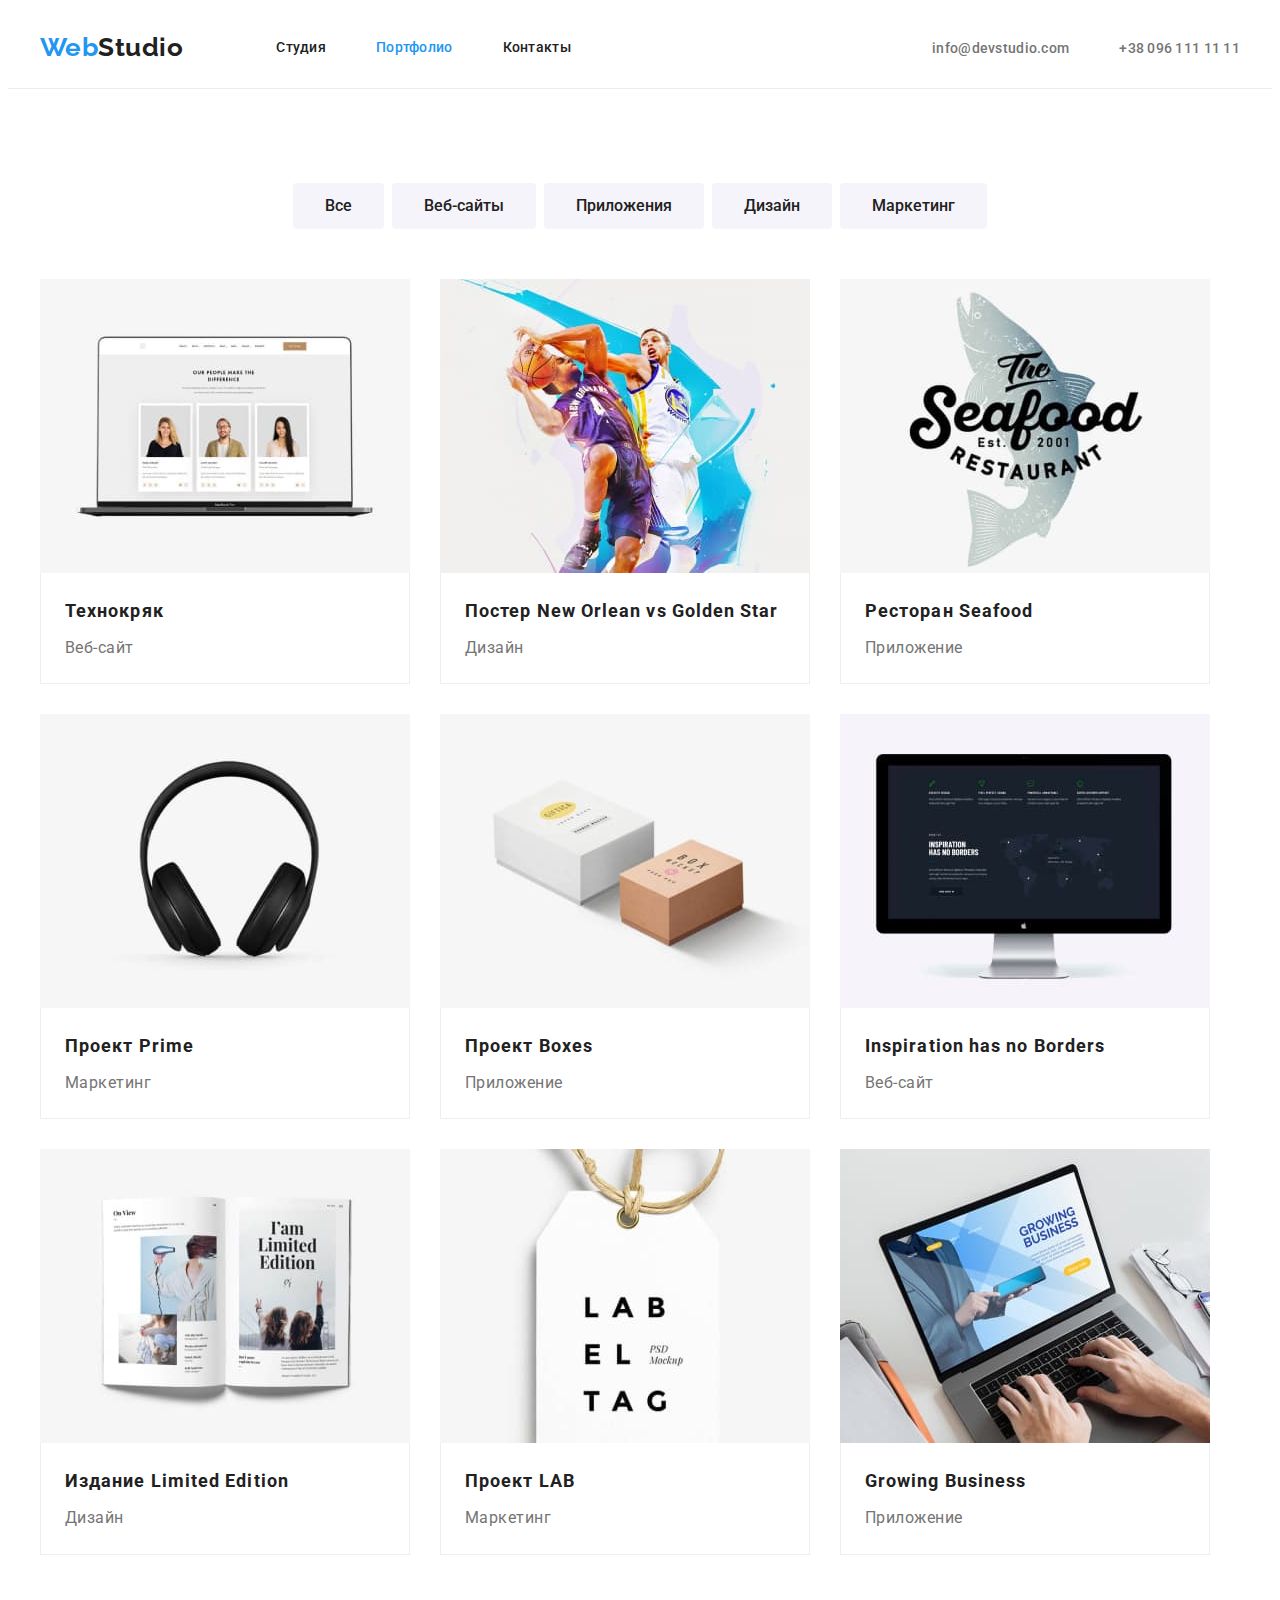
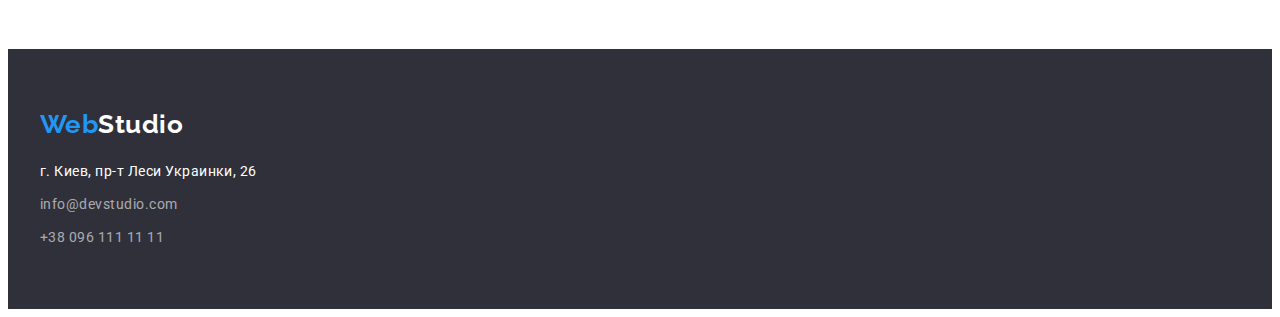
==== portfolio.html @ ce7f721d "Были добавлены файлы предыдущей работы и добавлен фон для героя" ====
<!DOCTYPE html>
<html lang="ru">
  <head>
    <meta charset="UTF-8" />
    <meta http-equiv="X-UA-Compatible" content="IE=edge" />
    <meta name="viewport" content="width=device-width, initial-scale=1.0" />
    <link
      href="https://fonts.googleapis.com/css2?family=Raleway:wght@700&family=Roboto:wght@400;500;700;900&display=swap"
      rel="stylesheet"
    />
    <link
      rel="stylesheet"
      href="https://cdnjs.cloudflare.com/ajax/libs/modern-normalize/1.1.0/modern-normalize.min.css"
      integrity="sha512-wpPYUAdjBVSE4KJnH1VR1HeZfpl1ub8YT/NKx4PuQ5NmX2tKuGu6U/JRp5y+Y8XG2tV+wKQpNHVUX03MfMFn9Q=="
      crossorigin="anonymous"
      referrerpolicy="no-referrer"
    />
    <link rel="stylesheet" href="./css/styles.css" />
    <title>WS-Portfolio</title>
  </head>
  <body>
    <header class="page-header">
      <div class="container header-container">
        <nav class="site-nav">        
          <a class="logo" href="./index.html">Web<span class="dark">Studio</span></a>
          <ul class="list">
            <li class="list-item"><a href="./index.html" class="link ">Студия</a></li>
            <li class="list-item"><a href="./portfolio.html" class="link current">Портфолио</a></li>
            <li class="list-item"><a href="" class="link">Контакты</a></li>
          </ul>
        </nav>
        <ul class="contacts list">
          <li class="list-item">
            <a lang="en" href="mailto:info@devstudio.com" class="link">info@devstudio.com</a>
          </li>
          <li class="list-item"><a href="tel:+380961111111" class="link">+38 096 111 11 11</a></li>
        </ul>
      </div>
    </header>
    <main>
      <section class="portfolio section">
        <div class="container">
          <ul class="portfolio-nav list">
            <li class="portfolio-nav-button">
              <button class="button" type="button">Все</button>
            </li>
            <li class="portfolio-nav-button">
              <button class="button" type="button">Веб-сайты</button>
            </li>
            <li class="portfolio-nav-button">
              <button class="button" type="button">Приложения</button>
            </li>
            <li class="portfolio-nav-button">
              <button class="button" type="button">Дизайн</button>
            </li>
            <li class="portfolio-nav-button">
              <button class="button" type="button">Маркетинг</button>
            </li>
          </ul>
          <ul class="portfolio-gallery list">
            <li class="portfolio-gallery-item">
              <a href="" class="link class="link"">
                <img
                src="./images/technocrack.jpg"
                alt="Сайт на экране ноутбука"
                width="370"
                height="294"
                class="gallery-picture"
              />
              <div class="bottom-card">
                <h2 class="title">Технокряк</h2>
                <p class="text">Веб-сайт</p>
              </div>
              </a>

            </li>
            <li class="portfolio-gallery-item">
              <a href="" class="link">
              <img
                src="./images/poster.jpg"
                alt="Постер баскетбольных клубов"
                width="370"
                height="294"
                class="gallery-picture"
              />
              <div class="bottom-card">
                <h2 class="title">Постер New Orlean vs Golden Star</h2>
                <p class="text">Дизайн</p>
              </div>
            </a>
            </li>
            <li class="portfolio-gallery-item">
              <a href="" class="link">
              <img
                src="./images/restaurant.jpg"
                alt="Логотип ресторана"
                width="370"
                height="294"
                class="gallery-picture"
              />
              <div class="bottom-card">
                <h2 class="title">Ресторан Seafood</h2>
                <p class="text">Приложение</p>
              </div>
            </a>
            </li>
            <li class="portfolio-gallery-item">
              <a href="" class="link">
              <img
                src="./images/headphone.jpg"
                alt="Наушники"
                width="370"
                height="294"
                class="gallery-picture"
              />
              <div class="bottom-card">
                <h2 class="title">Проект Prime</h2>
                <p class="text">Маркетинг</p>
              </div>
            </a>
            </li>
            <li class="portfolio-gallery-item">
              <a href="" class="link">
              <img
                src="./images/boxes.jpg"
                alt="Коробочки"
                width="370"
                height="294"
                class="gallery-picture"
              />
              <div class="bottom-card">
                <h2 class="title">Проект Boxes</h2>
                <p class="text">Приложение</p>
              </div>
            </a>
            </li>
            <li class="portfolio-gallery-item">
              <a href="" class="link">
              <img
                src="./images/pc.jpg"
                alt="Монитор компьютера"
                width="370"
                height="294"
                class="gallery-picture"
              />
              <div class="bottom-card">
                <h2 class="title" lang="en">Inspiration has no Borders</h2>
                <p class="text">Веб-сайт</p>
              </div>
            </a>
            </li>
            <li class="portfolio-gallery-item">
              <a href="" class="link">
              <img
                src="./images/magazine.jpg"
                alt="Журнал издания"
                width="370"
                height="294"
                class="gallery-picture"
              />
              <div class="bottom-card">
                <h2 class="title">Издание Limited Edition</h2>
                <p class="text">Дизайн</p>
              </div>
            </a>
            </li>
            <li class="portfolio-gallery-item">
              <a href="" class="link">
              <img
                src="./images/label.jpg"
                alt="Ярлык"
                width="370"
                height="294"
                class="gallery-picture"
              />
              <div class="bottom-card">
                <h2 class="title">Проект LAB</h2>
                <p class="text">Маркетинг</p>
              </div>
            </a>
            </li>
            <li class="portfolio-gallery-item">
              <a href="" class="link">
              <img
                src="./images/laptop.jpg"
                alt="Ноутбук"
                width="370"
                height="294"
                class="gallery-picture"
              />
              <div class="bottom-card">
                <h2 class="title">Growing Business</h2>
                <p class="text">Приложение</p>
              </div>
            </a>
            </li>
          </ul>
        </div>
      </section>
    </main>
    <footer class="page-footer">
      <div class="container">
        <a class="logo" href="./index.html">Web<span class="light">Studio</span></a>
        <address class="address">
          <p class="address-text">г. Киев, пр-т Леси Украинки, 26</p>
          <a lang="en" href="mailto:info@devstudio.com" class="link">info@devstudio.com</a>
          <a href="tel:+380961111111" class="link number">+38 096 111 11 11</a>
        </address>
      </div>
    </footer>
  </body>
</html>
---- css/styles.css ----
:root {
  --secondary-text-color: #212121;
  --hero-btn-focus: #188ce8;
  --main-text-color: #757575;
  --accent-text-color: #2196f3;
  --bg-color: #2f303a;
  --primary-bg-color: #ffffff;
  --another-text-color: #ffffff;
  --button-bg-color: #f5f4fa;
  --address-text-color: rgba(255, 255, 255, 0.6);
}

body {
  background-color: var(--primary-bg-color);
  color: var(--main-text-color);
  font-family: Roboto, sans-serif;
  letter-spacing: 0.03em;
}

img {
  display: block;
  max-width: 100%;
  height: auto;
}

h1,
h2,
h3,
h4,
h5,
h6,
p,
ul {
  margin: 0;
  padding: 0;
}

.visually-hidden {
  position: absolute;
  width: 1px;
  height: 1px;
  margin: -1px;
  padding: 0;
  overflow: hidden;
  border: 0;
  clip: rect(0 0 0 0);
}

.container {
  width: 1200px;
  padding-left: 15px;
  padding-right: 15px;
  margin-left: auto;
  margin-right: auto;
}

.button {
  min-width: 73px;
  border-radius: 4px;
  border: transparent;
  padding-top: 10px;
  padding-bottom: 10px;
  padding-left: 32px;
  padding-right: 32px;
  color: var(--secondary-text-color);
  background-color: var(--button-bg-color);
  font-family: inherit;
  cursor: pointer;
  font-weight: 500;
  font-size: 16px;
  line-height: 1.6;
  text-align: center;
}
.button:focus,
.button:hover {
  color: var(--another-text-color);
  background-color: var(--accent-text-color);
}

.page-header {
  border-bottom: 1px solid #ececec;
}

.header-container {
  display: flex;
  align-items: center;
}

.site-nav {
  display: flex;
  align-items: center;
}

.site-nav .list {
  display: flex;
  align-items: center;
}

.contacts.list {
  display: flex;
  align-items: center;
  margin-left: auto;
}

.page-header .logo {
    margin-right: 93px;  
}

.list-item {
  margin-left: 50px;
}

.list-item:first-child {
  margin-left: 0;
}


.contacts.list .link {
  padding-top: 32px;
  padding-bottom: 32px;
}


.site-nav .link {
  color: var(--secondary-text-color);
  font-weight: 500;
  font-size: 14px;
  line-height: 1.14;
  letter-spacing: 0.02em;
  padding-top: 32px;
  padding-bottom: 32px;
  display: block;
}

.site-nav .link.current {
  color: var(--accent-text-color);
}

.site-nav .link:focus,
.site-nav .link:hover {
  color: var(--accent-text-color);
}
.contacts .link:focus,
.contacts .link:hover {
  color: var(--accent-text-color);
}
.contacts .link {
  color: var(--main-text-color);
  font-weight: 500;
  font-size: 14px;
  line-height: 1.14;
  letter-spacing: 0.02em;
}

.portfolio-gallery-item .text{
  color: var(--main-text-color);
}

.link {
  text-decoration: none;
}
.list {
  list-style: none;
  padding: 0;
  margin: 0;
}

.address .link {
  color: var(--address-text-color);
  font-size: 14px;
  font-style: normal;
  line-height: 1.7;
}
.address .link:hover,
.address .link:focus {
  color: var(--accent-text-color);
}

.page-footer {
  padding-top: 60px;
  padding-bottom: 60px;
  background-color: var(--bg-color);
}


.page-footer .address-text {
  margin-bottom: 9px;
}

.page-footer .number {
  display: block;
  margin-top: 9px;
}

.address-text {
  margin: 0;

  color: var(--another-text-color);
  font-size: 14px;
  font-style: normal;
  line-height: 1.7;
}

.hero {
  background-color: var(--bg-color);
  background-image: 
   linear-gradient(to right, rgba(47, 48, 58, 0.4), rgba(47, 48, 58, 0.4)), 
   url(../images/hero.jpg);
  background-repeat: no-repeat;
  background-size: cover;
  background-position: center;
  padding-top: 200px;
  padding-bottom: 200px;
  text-align: center;
}

.hero-title {
  color: var(--another-text-color);

  max-width: 696px;

  margin: 0;
  margin-left: auto;
  margin-right: auto;
  margin-bottom: 30px;

  font-weight: 900;
  font-size: 44px;
  line-height: 1.4;
  letter-spacing: 0.06em;
  text-transform: uppercase;
}
.hero-button {
  color: var(--another-text-color);
  background-color: var(--accent-text-color);
  font-family: inherit;
  cursor: pointer;
  font-weight: 700;
  font-size: 16px;
  line-height: 1.9;
  text-align: center;
  letter-spacing: 0.06em;
}

.hero-button:focus,
.hero-button:hover {
  background-color: var(--hero-btn-focus);
}


.section.features {
  padding-bottom: 0;
}

.section.features .title {
  margin-bottom: 10px;
}

.title-text {
  margin: 0;
}

.name {
  margin: 0;
}

.post {
  margin: 0;
}

.text {
  margin: 0;
}

.section {
  padding-top: 94px;
  padding-bottom: 94px;
}

.section-title {
  margin: 0;
  color: var(--secondary-text-color);
  font-size: 36px;
  line-height: 1.2;
  text-align: center;
}

.section-list.list {
  display: flex;
}

.section-list .title {
  color: var(--secondary-text-color);
  font-size: 14px;
  line-height: 1.14;
  text-transform: uppercase;
}
.section-list .title-text {
  font-weight: 400;
  font-size: 14px;
  line-height: 1.7;
}
.section-list .name {
  color: var(--secondary-text-color);
  font-weight: 500;
  font-size: 16px;
  line-height: 1.2;
  text-align: center;
}
.section-list .post {
  font-size: 16px;
  line-height: 1.2;
  text-align: center;
}

.section.features .section-list-item {
  margin-left: 30px;
  width: 270px;
}

.section.features .section-list-item:first-child {
  margin-left: 0px;
}

.section.competence .section-title {
  margin-bottom: 50px;
}

.section.competence .list {
  display: flex;
}

.section.competence .list-pictures {
  margin-right: 30px;
}

.section.competence .list-pictures:last-child {
  margin-right: 0px;
}

.section.team .section-title {
  margin-bottom: 50px;
}

.section.team .section-list {
  display: flex;
}

.section.team .section-list-card {
  margin-right: 30px;
}

.section.team .section-list-card:last-child {
  margin-right: 0px;
}

 .bottom-card {
  padding-bottom: 20px;
  padding-top: 20px;
  padding-left: 24px;
  padding-right: 24px;
}

.bottom-card .title {
  margin-bottom: 4px;
}

.footer-card .name {
  margin-bottom: 10px;
}

.section.team .footer-card {
  padding-top: 30px;
  padding-bottom: 30px;
}

.section.team .card {
  border-radius: 0px 0px 4px 4px;
}
.portfolio-gallery .title {
  color: var(--secondary-text-color);
  font-size: 18px;
  line-height: 2;
  letter-spacing: 0.06em;
}

.portfolio-gallery .text {
  font-size: 16px;
  line-height: 1.9;
}

.portfolio-nav {
  display: flex;
  justify-content: center;
  margin-bottom: 50px;
}

.portfolio-nav-button {
  margin-right: 8px;
}

.portfolio-nav-button:last-child {
  margin-right: 0px;
}

.portfolio-gallery {
  display: flex;
  flex-wrap: wrap;
}

.portfolio-gallery-item {

text-decoration: inherit;

  margin-right: 30px;
  margin-bottom: 30px;
}

.portfolio-gallery-item:nth-child(3n) {
  margin-right: 0px;
}

.portfolio-gallery-item:nth-last-child(-n + 3) {
  margin-bottom: 0px;
}


.portfolio-gallery-item .bottom-card{
  border-bottom: 1px solid #eeeeee;
  border-left: 1px solid #eeeeee;
  border-right: 1px solid #eeeeee;
}




.logo {

  display: inline-block;
  max-width: 145px;

  text-decoration: none;
  color: var(--accent-text-color);
  font-family: Raleway, sans-serif;
  font-weight: 700;
  font-size: 26px;
  line-height: 1.2;
}


.page-footer .logo {
  margin-bottom: 20px;
}

.dark {
  color: var(--secondary-text-color);
}
.light {
  color: var(--another-text-color);
}
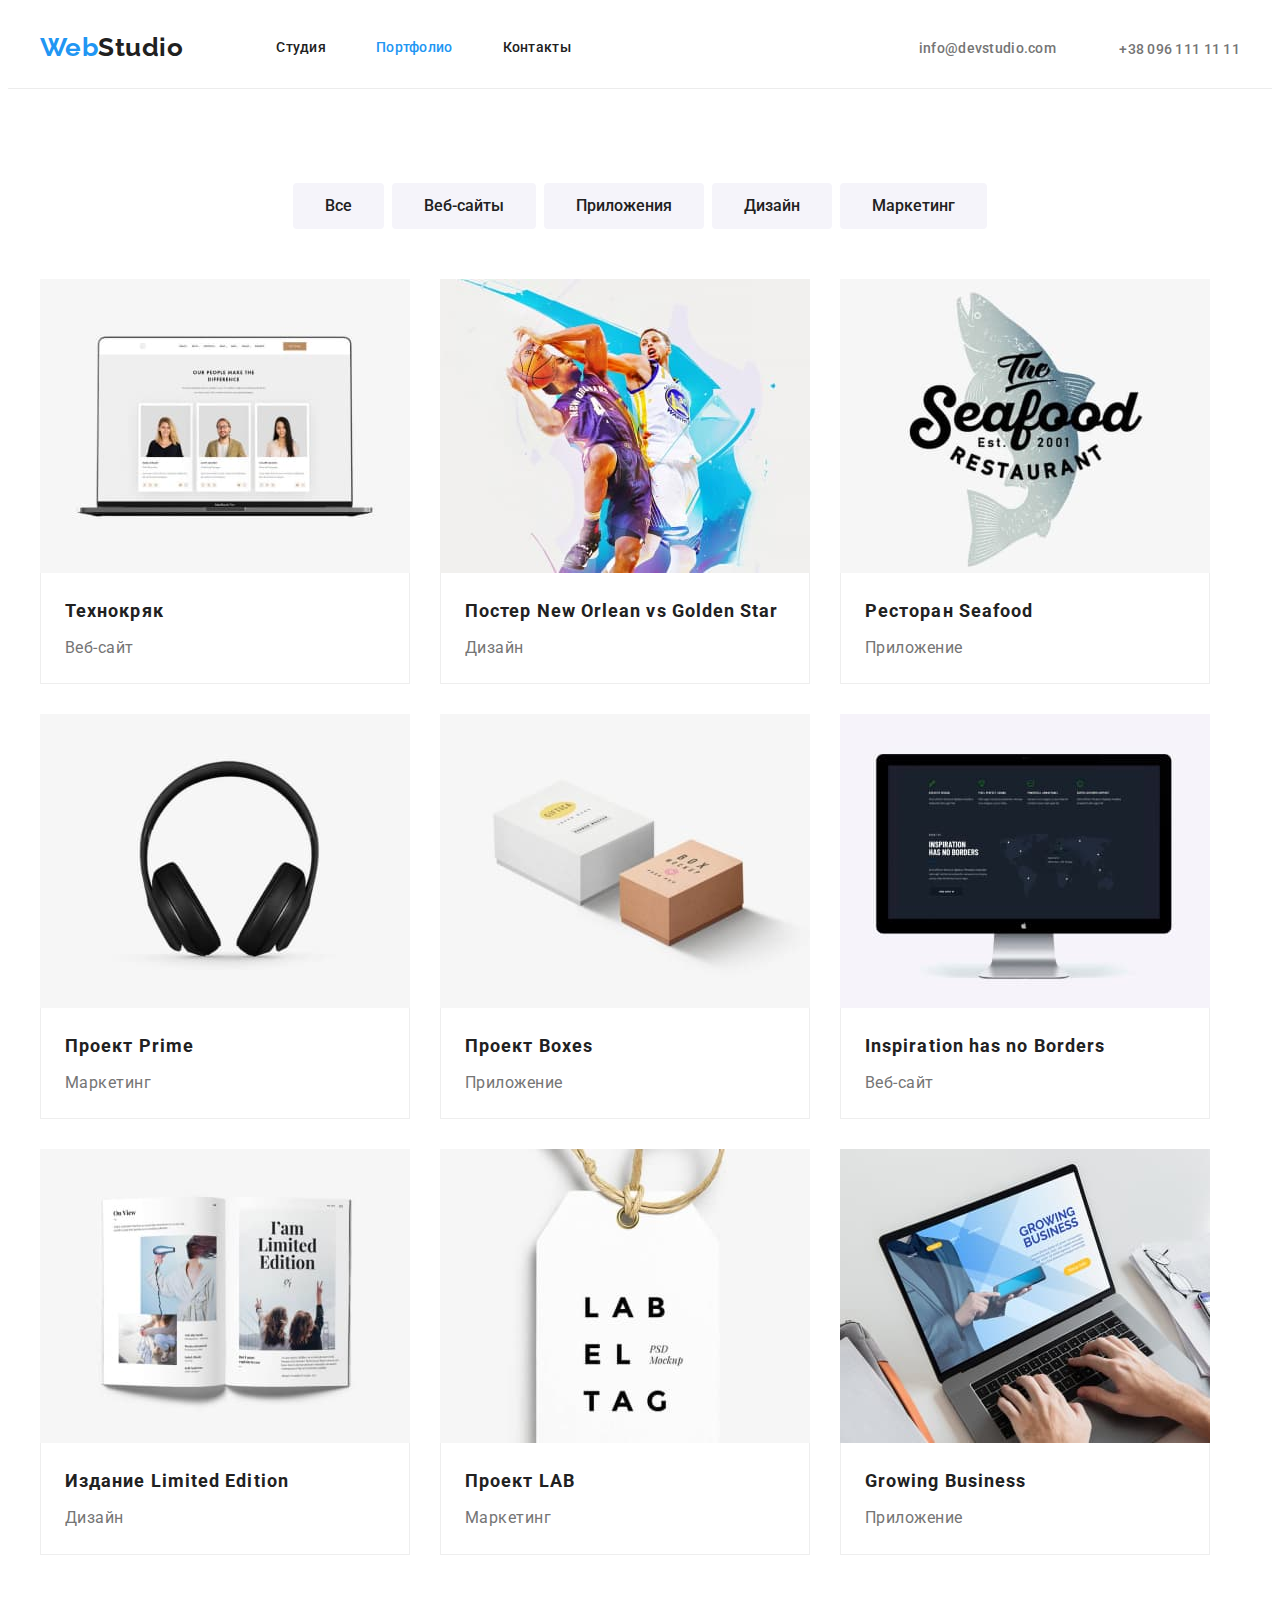
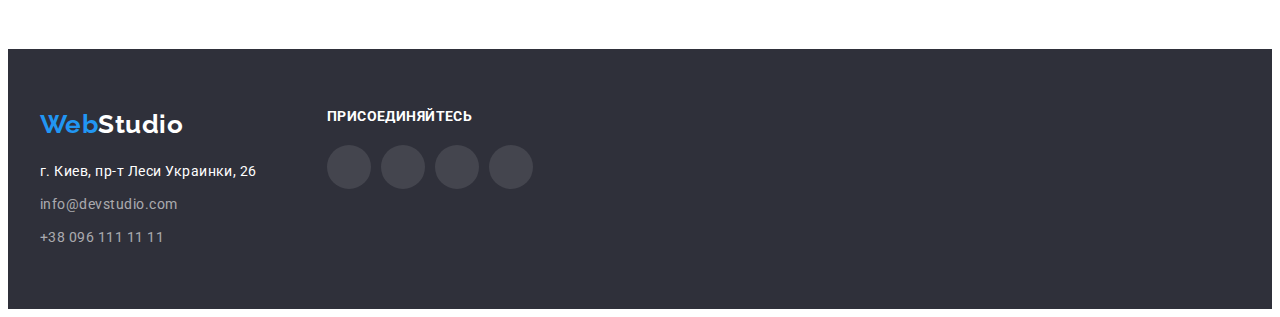
==== commit fa49f613: "Ещё попытки сделать декоративное оформление" ====
--- a/portfolio.html
+++ b/portfolio.html
@@ -24,16 +24,27 @@
         <nav class="site-nav">        
           <a class="logo" href="./index.html">Web<span class="dark">Studio</span></a>
           <ul class="list">
-            <li class="list-item"><a href="./index.html" class="link ">Студия</a></li>
+            <li class="list-item"><a href="./index.html" class="link">Студия</a></li>
             <li class="list-item"><a href="./portfolio.html" class="link current">Портфолио</a></li>
             <li class="list-item"><a href="" class="link">Контакты</a></li>
           </ul>
         </nav>
         <ul class="contacts list">
           <li class="list-item">
-            <a lang="en" href="mailto:info@devstudio.com" class="link">info@devstudio.com</a>
+            <a lang="en" href="mailto:info@devstudio.com" class="link">
+              <svg class="header-icon" width="16" height="12">
+                <use href="./images/icons.svg#icon-envelope">
+                </use>
+              </svg>
+              info@devstudio.com</a>
           </li>
-          <li class="list-item"><a href="tel:+380961111111" class="link">+38 096 111 11 11</a></li>
+          <li class="list-item">
+            <a href="tel:+380961111111" class="link">
+              <svg class="header-icon" width="10" height="16">
+              <use href="./images/icons.svg#icon-smartphone">
+              </use>
+              </svg>
+            +38 096 111 11 11</a></li>
         </ul>
       </div>
     </header>
@@ -200,12 +211,47 @@
     </main>
     <footer class="page-footer">
       <div class="container">
-        <a class="logo" href="./index.html">Web<span class="light">Studio</span></a>
-        <address class="address">
-          <p class="address-text">г. Киев, пр-т Леси Украинки, 26</p>
-          <a lang="en" href="mailto:info@devstudio.com" class="link">info@devstudio.com</a>
-          <a href="tel:+380961111111" class="link number">+38 096 111 11 11</a>
-        </address>
+        <div class="container-address">
+          <a class="logo" href="./index.html">Web<span class="light">Studio</span></a>
+          <address class="address">
+            <p class="address-text">г. Киев, пр-т Леси Украинки, 26</p>
+            <a lang="en" href="mailto:info@devstudio.com" class="link">info@devstudio.com</a>
+            <a href="tel:+380961111111" class="link number">+38 096 111 11 11</a>
+          </address>
+        </div>
+        <div class="container-footerlinks">
+          <h3 class="title" >Присоединяйтесь</h3>
+          <ul class="section-list list">
+            <li class="footer-link">
+              <a href="" class="link">
+                <svg class="link-icon" width="20" height="20">
+                  <use href="./images/icons.svg#icon-instagram" ></use>
+                </svg>
+              </a>
+            </li>
+            <li class="footer-link">
+              <a href="" class="link">
+                <svg class="link-icon" width="20" height="20">
+                  <use href="./images/icons.svg#icon-twitter" ></use>
+                </svg>
+              </a>
+            </li>
+            <li class="footer-link">
+              <a href="" class="link">
+                <svg class="link-icon" width="20" height="20">
+                  <use href="./images/icons.svg#icon-facebook" ></use>
+                </svg>
+              </a>
+            </li>
+            <li class="footer-link">
+              <a href="" class="link">
+                <svg class="link-icon" width="20" height="20">
+                  <use href="./images/icons.svg#icon-linkedin" ></use>
+                </svg>
+              </a>
+            </li>
+          </ul>
+        </div>
       </div>
     </footer>
   </body>
--- a/css/styles.css
+++ b/css/styles.css
@@ -8,6 +8,8 @@
   --another-text-color: #ffffff;
   --button-bg-color: #f5f4fa;
   --address-text-color: rgba(255, 255, 255, 0.6);
+  --main-icons-color:#AFB1B8;
+
 }
 
 body {
@@ -102,6 +104,37 @@
   margin-left: auto;
 }
 
+
+.header-icon {
+  fill: var(--main-text-color);
+}
+
+.header-icon:hover {
+  fill: var(--accent-text-color);
+}
+
+
+
+
+/* .contacts.list .list-item::before{
+  content: "";
+  margin-right: 10px;
+}
+
+.contacts.list .list-item:nth-child(1):before{
+  width: 16px;
+  height: 12px;
+  background-image: url(../images/icons.svg#icon-envelope);
+}
+
+
+.contacts.list .list-item:nth-child(2):before{
+  width: 10px;
+  height: 16px;
+  background-image: url(../images/icons.svg#icon-smartphone);
+} */
+
+
 .page-header .logo {
     margin-right: 93px;  
 }
@@ -190,6 +223,50 @@
 .page-footer .number {
   display: block;
   margin-top: 9px;
+}
+
+
+.page-footer .container{
+  display: flex;
+}
+
+
+.footer-link{
+  margin-left: 10px;
+}
+
+.footer-link:first-child{
+  margin-left: 0px;
+}
+
+.footer-link .link{
+  display: flex;
+  background-color: rgba(255, 255, 255, 0.1);
+  width: 44px;
+  height: 44px;
+  border-radius: 50%;
+}
+
+.footer-link .link:hover{
+  background-color: var(--accent-text-color);
+}
+
+.link-icon{
+  fill: var(--another-text-color);
+  
+}
+
+.container-footerlinks{
+  margin-left: 70px;
+}
+
+.container-footerlinks .title{
+  font-size: 14px;
+  line-height: 1.14;
+  letter-spacing: 0.03em;
+  text-transform: uppercase;
+  color: var(--another-text-color);
+  margin-bottom: 20px;
 }
 
 .address-text {
@@ -318,6 +395,46 @@
   width: 270px;
 }
 
+
+.features-background-icon{
+  background-color: var(--button-bg-color);
+  padding: 25px 100px;
+  margin-bottom: 30px;
+}
+
+/* .section.features .section-list-item::before {
+  content: "";
+  display: block;
+  height: 120px;
+  margin-bottom: 30px;
+  background-size: contain;
+  background-repeat: no-repeat;
+  background-position: center;
+  background-color: var(--button-bg-color);
+}
+
+.section.features .section-list-item:nth-child(1)::before{
+  background-image: url(../images/icons.svg#icon-antenna);
+}
+
+.section.features .section-list-item:nth-child(2)::before{
+  background-image: url(../images/icons.svg#icon-clock);
+}
+
+.section.features .section-list-item:nth-child(3)::before{
+  background-image: url(../images/icons.svg#icon-diagram);
+}
+
+.section.features .section-list-item:nth-child(4)::before{
+  background-image: url(../images/icons.svg#icon-astronaut);
+}
+ */
+
+
+
+
+
+
 .section.features .section-list-item:first-child {
   margin-left: 0px;
 }
@@ -348,6 +465,8 @@
 
 .section.team .section-list-card {
   margin-right: 30px;
+  box-shadow: 0px 1px 3px rgba(0, 0, 0, 0.12), 0px 1px 1px rgba(0, 0, 0, 0.14), 0px 2px 1px rgba(0, 0, 0, 0.2);
+  border-radius: 0px 0px 4px 4px;
 }
 
 .section.team .section-list-card:last-child {
@@ -369,14 +488,79 @@
   margin-bottom: 10px;
 }
 
+
+.footer-card .post {
+  margin-bottom: 10px;
+}
+
 .section.team .footer-card {
   padding-top: 30px;
   padding-bottom: 30px;
 }
 
+.footer-card-links{
+  display: flex;
+  list-style: none;
+  justify-content: center;
+}
+
+.footer-card-icon{
+  fill: var(--main-icons-color);
+}
+
+.footer-card-icon:hover{
+  fill: var(--another-text-color);
+}
+
+
+.footer-card-link{
+  margin-left: 10px;
+}
+
+.footer-card-link:first-child{
+  margin-left: 0px;
+}
+
+
+.footer-card-link:hover{
+  background-color: var(--accent-text-color);
+  border-radius: 50%;
+}
+
+
 .section.team .card {
   border-radius: 0px 0px 4px 4px;
 }
+
+
+.section.clients .section-title{
+  margin-bottom: 50px;
+}
+
+.section.clients .section-list {
+  justify-content: center;
+}
+
+
+.company-item {
+  display: block;
+  fill: var(--main-icons-color);
+  margin-left: 30px;
+  border: 1px solid var(--main-icons-color);
+  border-radius: 4px;
+}
+
+.company-item:first-child{
+  margin-left: 0px;
+}
+
+.company-item:hover{
+  fill: var(--accent-text-color);
+  border: 1px solid var(--accent-text-color)
+}
+
+
+
 .portfolio-gallery .title {
   color: var(--secondary-text-color);
   font-size: 18px;
@@ -399,6 +583,11 @@
   margin-right: 8px;
 }
 
+.portfolio-nav-button:hover,
+.portfolio-nav-button:focus{
+  box-shadow: 0px 3px 1px rgba(0, 0, 0, 0.1), 0px 1px 2px rgba(0, 0, 0, 0.08), 0px 2px 2px rgba(0, 0, 0, 0.12);
+}
+
 .portfolio-nav-button:last-child {
   margin-right: 0px;
 }
@@ -414,6 +603,11 @@
 
   margin-right: 30px;
   margin-bottom: 30px;
+}
+
+
+.portfolio-gallery-item:hover{
+  box-shadow: 0px 1px 1px rgba(0, 0, 0, 0.12), 0px 4px 4px rgba(0, 0, 0, 0.06), 1px 4px 6px rgba(0, 0, 0, 0.16);
 }
 
 .portfolio-gallery-item:nth-child(3n) {
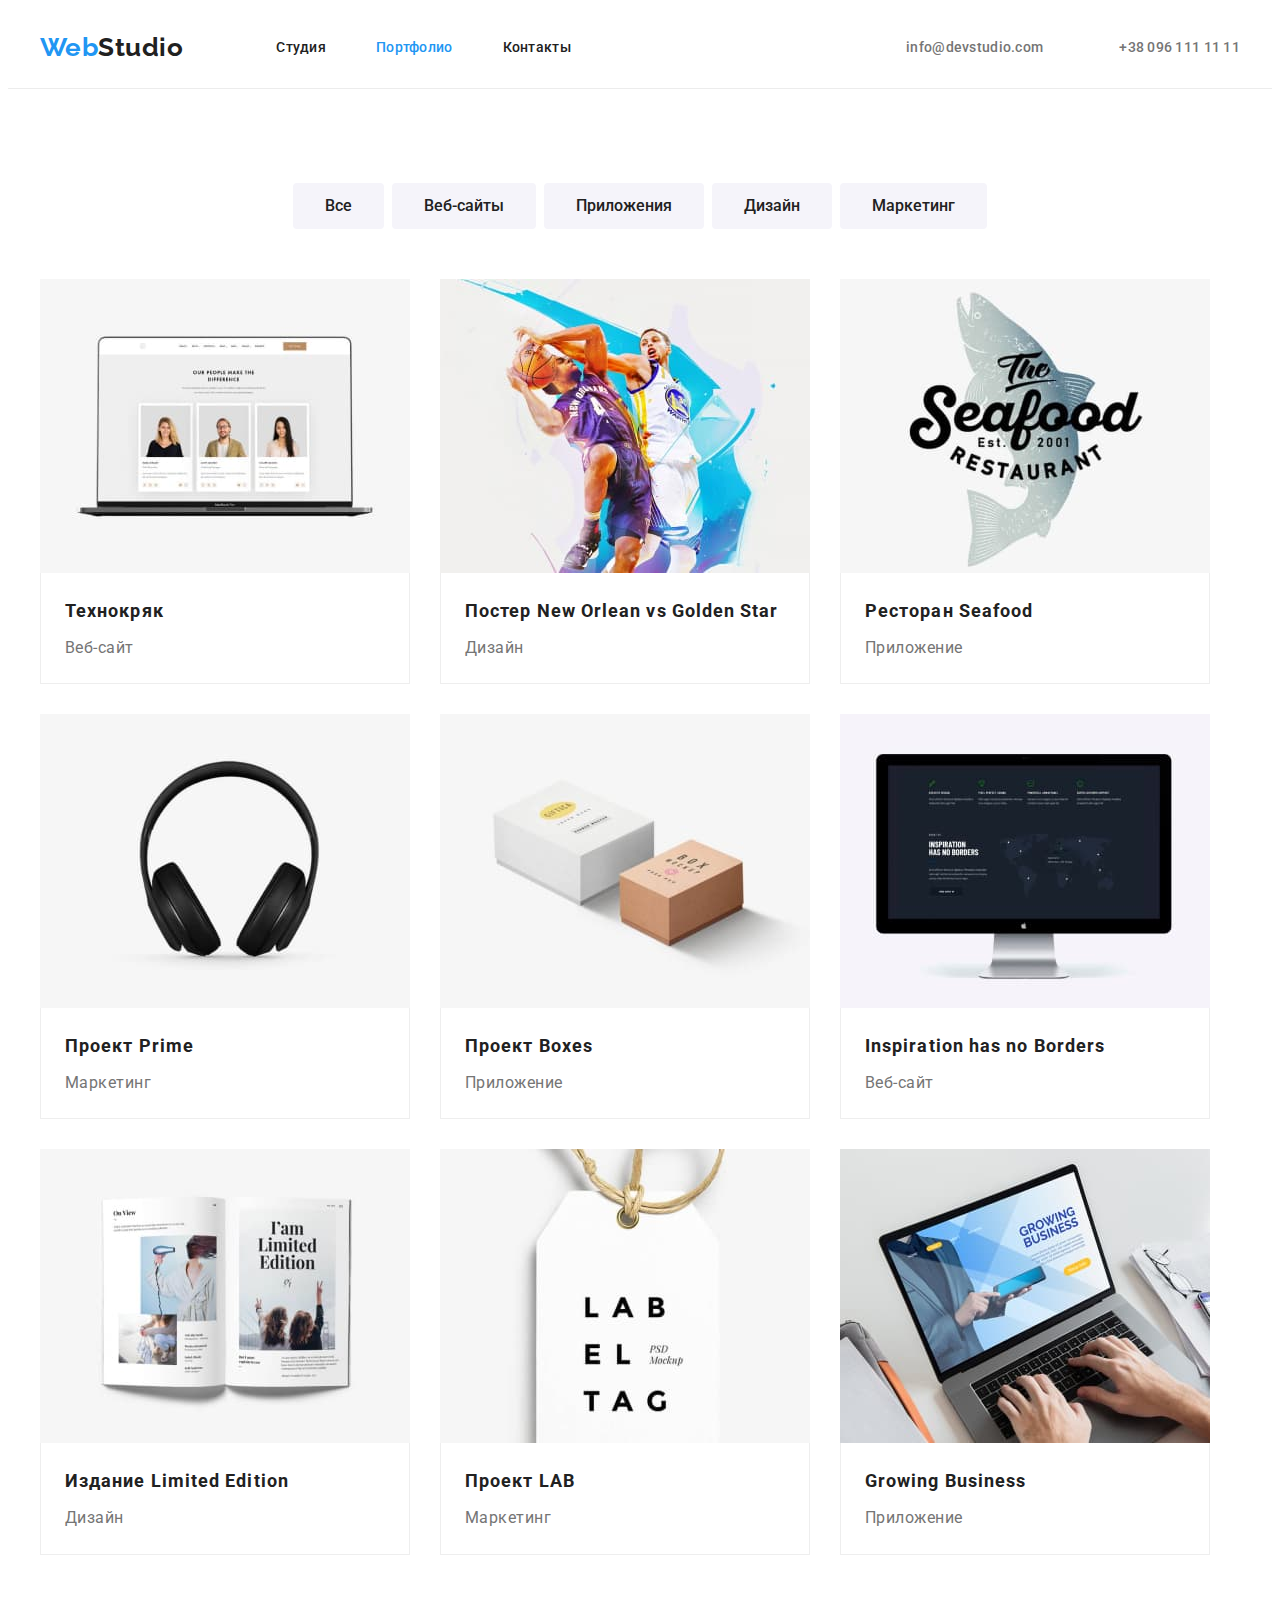
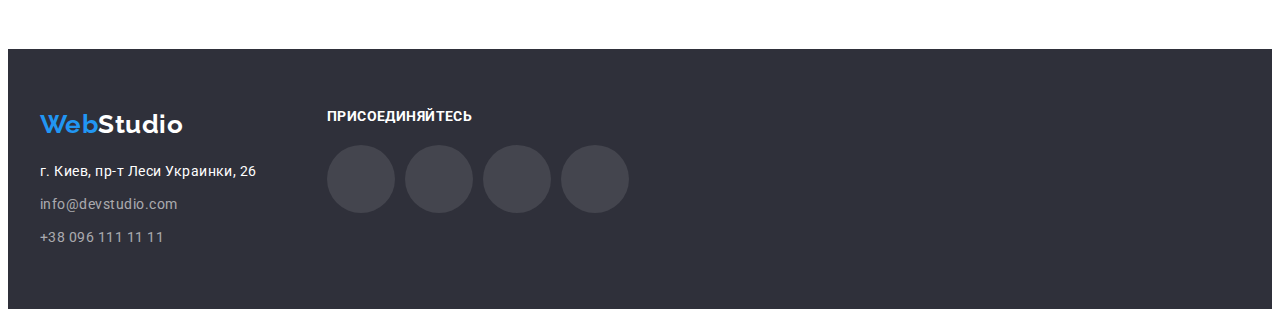
==== commit 0af2dbdb: "Исправлены размеры иконок в портфолио" ====
--- a/portfolio.html
+++ b/portfolio.html
@@ -32,7 +32,7 @@
         <ul class="contacts list">
           <li class="list-item">
             <a lang="en" href="mailto:info@devstudio.com" class="link">
-              <svg class="header-icon" width="16" height="12">
+              <svg class="header-icon" width="16" height="16">
                 <use href="./images/icons.svg#icon-envelope">
                 </use>
               </svg>
@@ -40,7 +40,7 @@
           </li>
           <li class="list-item">
             <a href="tel:+380961111111" class="link">
-              <svg class="header-icon" width="10" height="16">
+              <svg class="header-icon" width="16" height="16">
               <use href="./images/icons.svg#icon-smartphone">
               </use>
               </svg>
--- a/css/styles.css
+++ b/css/styles.css
@@ -106,12 +106,20 @@
 
 
 .header-icon {
+  fill: currentColor;
+  margin-right: 10px;
+}
+
+
+
+/* 
+.header-icon {
   fill: var(--main-text-color);
 }
 
 .header-icon:hover {
   fill: var(--accent-text-color);
-}
+} */
 
 
 
@@ -149,6 +157,7 @@
 
 
 .contacts.list .link {
+  display: flex;
   padding-top: 32px;
   padding-bottom: 32px;
 }
@@ -240,6 +249,7 @@
 }
 
 .footer-link .link{
+  padding: 12px;
   display: flex;
   background-color: rgba(255, 255, 255, 0.1);
   width: 44px;
@@ -279,6 +289,9 @@
 }
 
 .hero {
+  max-width: 1600px;
+  margin-left: auto;
+  margin-right: auto;
   background-color: var(--bg-color);
   background-image: 
    linear-gradient(to right, rgba(47, 48, 58, 0.4), rgba(47, 48, 58, 0.4)), 
@@ -505,12 +518,16 @@
 }
 
 .footer-card-icon{
+  fill: currentColor;
+}
+
+/* .footer-card-icon{
   fill: var(--main-icons-color);
-}
-
-.footer-card-icon:hover{
-  fill: var(--another-text-color);
-}
+} */
+
+/* .footer-card-icon:hover{
+  fill: currentColor
+} */
 
 
 .footer-card-link{
@@ -521,10 +538,19 @@
   margin-left: 0px;
 }
 
-
-.footer-card-link:hover{
+.footer-card-link .link{
+  width: 44px;
+  height: 44px;
+  padding: 12px;
+  display: block;
+  border-radius: 50%;
+  color: var(--main-icons-color);
+} 
+
+
+.footer-card-link .link:hover{
+  color: var(--another-text-color);
   background-color: var(--accent-text-color);
-  border-radius: 50%;
 }
 
 
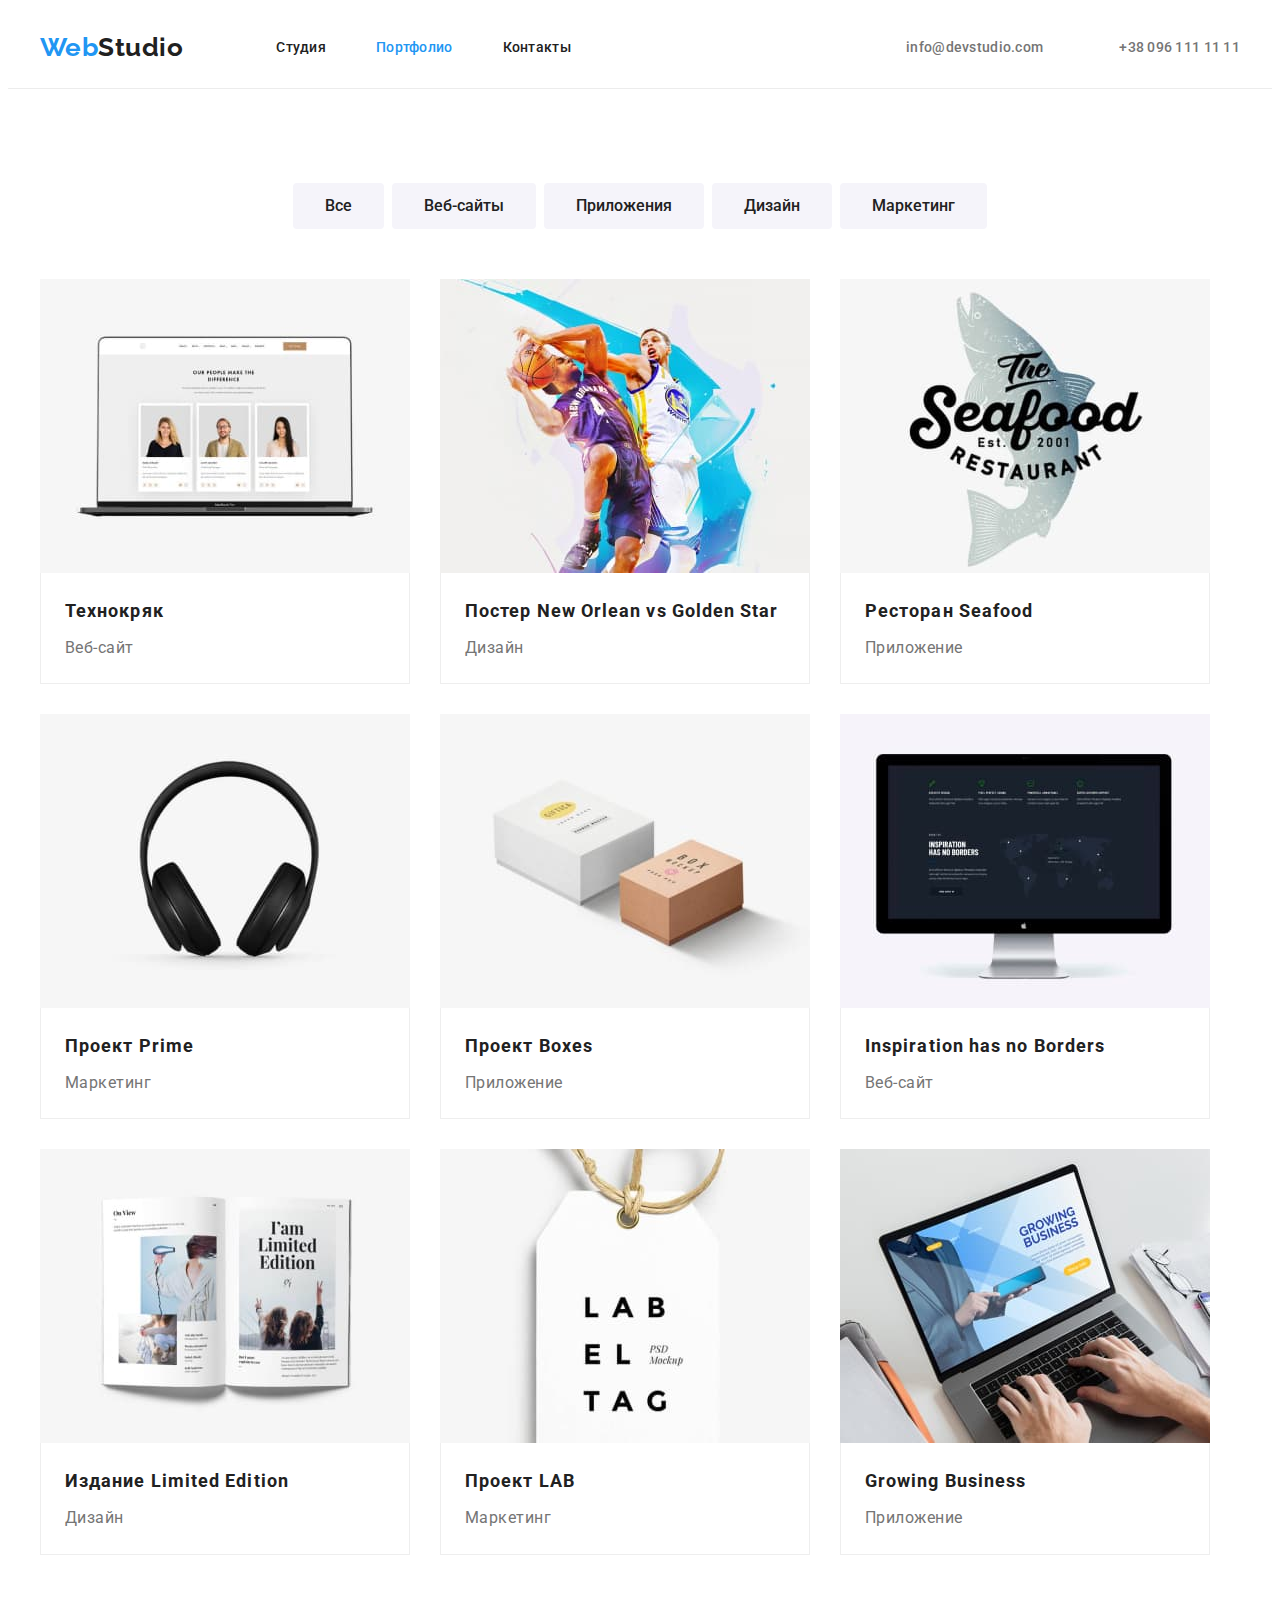
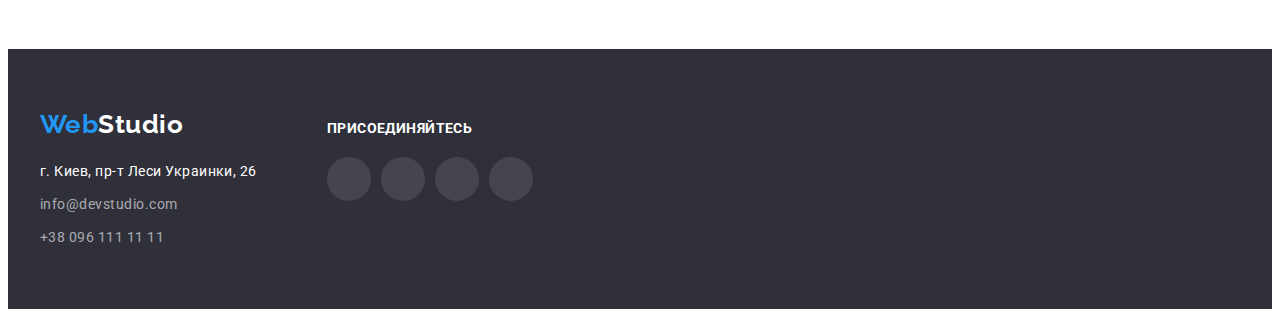
==== commit f67a8efb: "Исправлены указаные ошибки" ====
--- a/portfolio.html
+++ b/portfolio.html
@@ -70,7 +70,7 @@
           </ul>
           <ul class="portfolio-gallery list">
             <li class="portfolio-gallery-item">
-              <a href="" class="link class="link"">
+              <a href="" class="link">
                 <img
                 src="./images/technocrack.jpg"
                 alt="Сайт на экране ноутбука"
--- a/css/styles.css
+++ b/css/styles.css
@@ -9,6 +9,7 @@
   --button-bg-color: #f5f4fa;
   --address-text-color: rgba(255, 255, 255, 0.6);
   --main-icons-color:#AFB1B8;
+  --another-bg-color: #F5F4FA;
 
 }
 
@@ -237,6 +238,7 @@
 
 .page-footer .container{
   display: flex;
+  align-items: baseline;
 }
 
 
@@ -249,8 +251,9 @@
 }
 
 .footer-link .link{
-  padding: 12px;
-  display: flex;
+  display: flex;
+  align-items: center;
+  justify-content: center;
   background-color: rgba(255, 255, 255, 0.1);
   width: 44px;
   height: 44px;
@@ -411,7 +414,11 @@
 
 .features-background-icon{
   background-color: var(--button-bg-color);
-  padding: 25px 100px;
+/*   padding: 25px 100px; */
+  display: flex;
+  align-items: center;
+  justify-content: center;
+  min-height: 120px;
   margin-bottom: 30px;
 }
 
@@ -541,8 +548,10 @@
 .footer-card-link .link{
   width: 44px;
   height: 44px;
-  padding: 12px;
-  display: block;
+/*   padding: 12px; */
+  display: flex;
+  justify-content: center;
+  align-items: center;
   border-radius: 50%;
   color: var(--main-icons-color);
 } 
@@ -554,6 +563,10 @@
 }
 
 
+.section.team {
+  background-color: var(--another-bg-color);
+}
+
 .section.team .card {
   border-radius: 0px 0px 4px 4px;
 }
@@ -563,24 +576,36 @@
   margin-bottom: 50px;
 }
 
-.section.clients .section-list {
+/* .section.clients .section-list {
   justify-content: center;
-}
+} */
 
 
 .company-item {
-  display: block;
+  display: flex;
+  margin-left: 30px;
+  width: 170px;
+  height: 92px;
+}
+
+.company-item:first-child{
+  margin-left: 0px;
+}
+
+
+.company-item .link{
+  display: flex;
+  align-items: center;
+  justify-content: center;
+  width: 100%;
+  height: 100%;
   fill: var(--main-icons-color);
-  margin-left: 30px;
   border: 1px solid var(--main-icons-color);
   border-radius: 4px;
-}
-
-.company-item:first-child{
-  margin-left: 0px;
-}
-
-.company-item:hover{
+
+}
+
+.company-item .link:hover{
   fill: var(--accent-text-color);
   border: 1px solid var(--accent-text-color)
 }
@@ -609,8 +634,8 @@
   margin-right: 8px;
 }
 
-.portfolio-nav-button:hover,
-.portfolio-nav-button:focus{
+.portfolio-nav-button .button:hover,
+.portfolio-nav-button .button:focus{
   box-shadow: 0px 3px 1px rgba(0, 0, 0, 0.1), 0px 1px 2px rgba(0, 0, 0, 0.08), 0px 2px 2px rgba(0, 0, 0, 0.12);
 }
 
@@ -625,14 +650,19 @@
 
 .portfolio-gallery-item {
 
-text-decoration: inherit;
+  text-decoration: inherit;
 
   margin-right: 30px;
   margin-bottom: 30px;
 }
 
-
-.portfolio-gallery-item:hover{
+.portfolio-gallery .link{
+  display: block;
+  width: 100%;
+  height: 100%;
+}
+
+.portfolio-gallery-item .link:hover{
   box-shadow: 0px 1px 1px rgba(0, 0, 0, 0.12), 0px 4px 4px rgba(0, 0, 0, 0.06), 1px 4px 6px rgba(0, 0, 0, 0.16);
 }
 
